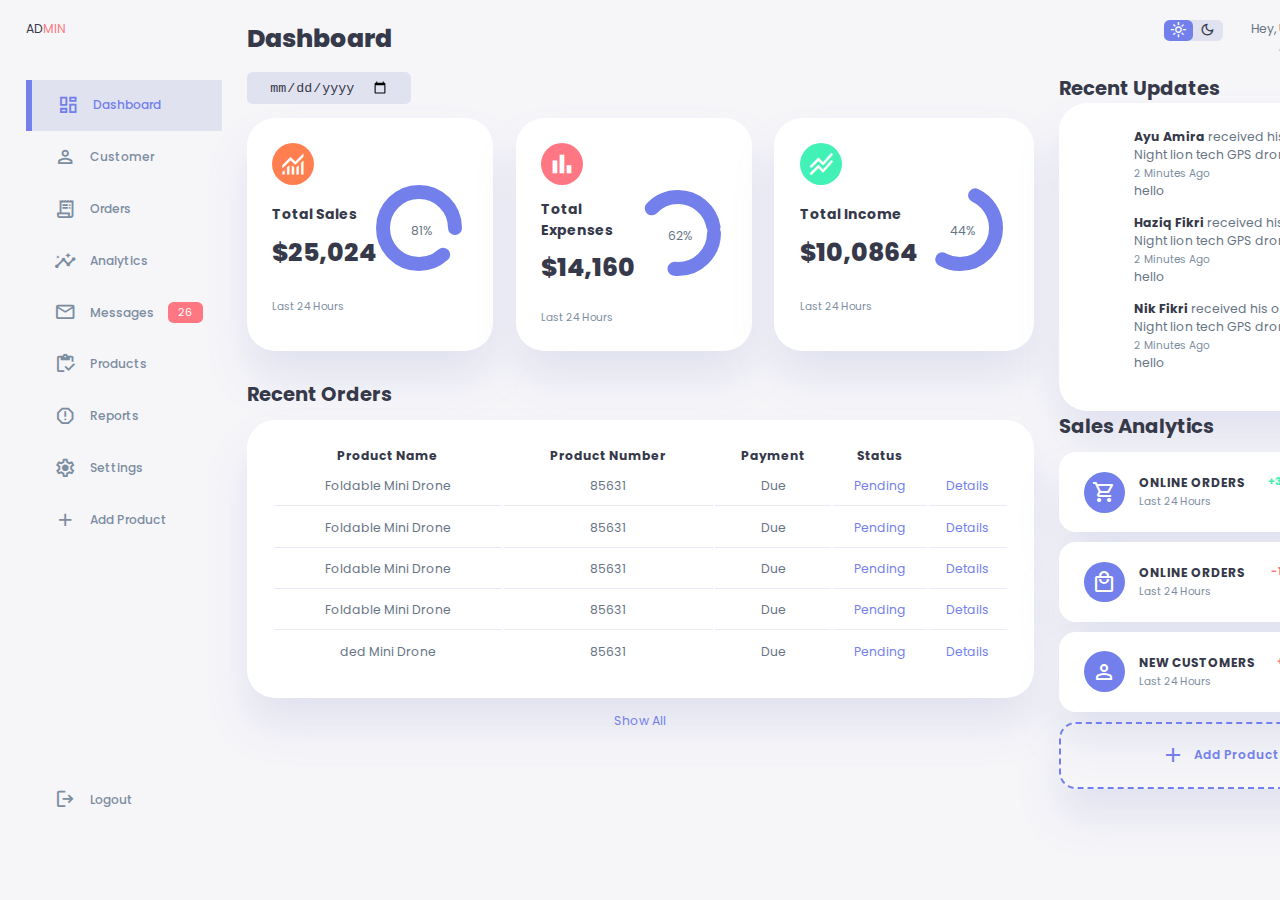
==== index.html @ a88d5b9c "First commit" ====
<!DOCTYPE html>
<!--[if lt IE 7]>      <html class="no-js lt-ie9 lt-ie8 lt-ie7"> <![endif]-->
<!--[if IE 7]>         <html class="no-js lt-ie9 lt-ie8"> <![endif]-->
<!--[if IE 8]>         <html class="no-js lt-ie9"> <![endif]-->
<!--[if gt IE 8]>      <html class="no-js"> <!--<![endif]-->
<html>
  <head>
    <meta charset="utf-8" />
    <meta http-equiv="X-UA-Compatible" content="IE=edge" />
    <title>Dashboard</title>
    <link
      rel="stylesheet"
      href="https://fonts.googleapis.com/css2?family=Material+Symbols+Outlined:opsz,wght,FILL,GRAD@48,400,0,0"
    />
    <meta name="description" content="" />
    <meta name="viewport" content="width=device-width, initial-scale=1" />
    <link rel="stylesheet" href="style.css" />
  </head>
  <body>
    <div class="container">
      <aside>
        <div class="top">
          <div class="logo">
            <!-- <img src=".images/logo.png" alt="logo" /> -->
            <h2">AD<span class="danger">MIN</span></h2>
          </div>
          <div class="close" id="close-btn">
            <span class="material-symbols-outlined">close</span>
          </div>
        </div>

        <div class="sidebar">
          <a href="#" class="active">
            <span class="material-symbols-outlined">dashboard</span>
            <h3>Dashboard</h3>
          </a>
          <a href="#">
            <span class="material-symbols-outlined">person</span>
            <h3>Customer</h3>
          </a>
          <a href="#">
            <span class="material-symbols-outlined">receipt_long</span>
            <h3>Orders</h3>
          </a>
          <a href="#">
            <span class="material-symbols-outlined">insights</span>
            <h3>Analytics</h3>
          </a>
          <a href="#">
            <span class="material-symbols-outlined">mail_outline</span>
            <h3>Messages</h3>
            <span class="message-count">26</span>
          </a>
          <a href="#">
            <span class="material-symbols-outlined">inventory</span>
            <h3>Products</h3>
          </a>
          <a href="#">
            <span class="material-symbols-outlined">report</span>
            <h3>Reports</h3>
          </a>
          <a href="#">
            <span class="material-symbols-outlined">settings</span>
            <h3>Settings</h3>
          </a>
          <a href="#">
            <span class="material-symbols-outlined">add</span>
            <h3>Add Product</h3>
          </a>
          <a href="#">
            <span class="material-symbols-outlined">logout</span>
            <h3>Logout</h3>
          </a>
        </div>
      </aside>

      <main>
        <h1>Dashboard</h1>

        <div class="date">
            <input type="date">
        </div>

        <div class="insights">
            <div class="sales">
                <span class="material-symbols-outlined">monitoring</span>
                <div class="middle">
                    <div class="left">
                        <h3>Total Sales</h3>
                        <h1>$25,024</h1>
                    </div>
                    <div class="progress">
                        <svg>
                            <circle cx='38' cy='38' r='36'></circle>
                        </svg>
                        <div class="number">
                            <p>81%</p>
                        </div>
                    </div>
                </div>
                <small class="text-muted">Last 24 Hours</small>
            </div>

            <div class="expenses">
                <span class="material-symbols-outlined">bar_chart</span>
                <div class="middle">
                    <div class="left">
                        <h3>Total Expenses</h3>
                        <h1>$14,160</h1>
                    </div>
                    <div class="progress">
                        <svg>
                            <circle cx='38' cy='38' r='36'></circle>
                        </svg>
                        <div class="number">
                            <p>62%</p>
                        </div>
                    </div>
                </div>
                <small class="text-muted">Last 24 Hours</small>
            </div>

            <div class="income">
                <span class="material-symbols-outlined">stacked_line_chart</span>
                <div class="middle">
                    <div class="left">
                        <h3>Total Income</h3>
                        <h1>$10,0864</h1>
                    </div>
                    <div class="progress">
                        <svg>
                            <circle cx='38' cy='38' r='36'></circle>
                        </svg>
                        <div class="number">
                            <p>44%</p>
                        </div>
                    </div>
                </div>
                <small class="text-muted">Last 24 Hours</small>
            </div>
        </div>

        <div class="recent-orders">
            <h2>Recent Orders</h2>
            <table>
                <thread>
                    <tr>
                        <th>Product Name</th>
                        <th>Product Number</th>
                        <th>Payment</th>
                        <th>Status</th>
                        <th></th>
                    </tr>
                </thread>
                <tbody>
                    <!-- <tr>
                        <td>Foldable Mini Drone</td>
                        <td>85631</td>
                        <td>Due</td>
                        <td class="warning">Pending</td>
                        <td class="primary">Details</td>
                    </tr> -->
                </tbody>
            </table>
            <a href="#">Show All</a>
        </div>
      </main>

      <div class="right">
        <div class="top">
            <button id="menu-btn">
                <span class="material-symbols-outlined">menu</span>
            </button>
            <div class="theme-toggler">
                <span class="material-symbols-outlined active">light_mode</span>
                <span class="material-symbols-outlined">dark_mode</span>
            </div>
            <div class="profile">
                <div class="info">
                    <p>Hey, <b>Uzair</b></p>
                    <small class="text-muted">Admin</small>
                </div>
                <div class="profile-photo">
                    <img src="./images/profile-1.jpg" alt="">
                </div>
            </div>
        </div>
        <div class="recent-updates">
            <h2>Recent Updates</h2>
            <div class="updates">
                <div class="update">
                    <div class="profile-photo">
                        <img src="./images/profile-2.jpg" alt="">
                    </div>
                    <div class="message">
                        <p><b>Ayu Amira</b> received his order of Night lion tech GPS drone.</p>
                        <small class="text-muted">2 Minutes Ago</small>
                        <p>hello</p>
                    </div>
                </div>
                <div class="update">
                    <div class="profile-photo">
                        <img src="./images/profile-2.jpg" alt="">
                    </div>
                    <div class="message">
                        <p><b>Haziq Fikri</b> received his order of Night lion tech GPS drone.</p>
                        <small class="text-muted">2 Minutes Ago</small>
                        <p>hello</p>
                    </div>
                </div>
                <div class="update">
                    <div class="profile-photo">
                        <img src="./images/profile-2.jpg" alt="">
                    </div>
                    <div class="message">
                        <p><b>Nik Fikri</b> received his order of Night lion tech GPS drone.</p>
                        <small class="text-muted">2 Minutes Ago</small>
                        <p>hello</p>
                    </div>
                </div>
            </div>
        </div>

        <div class="sales-analytics">
            <h2>Sales Analytics</h2>
            <div class="item online">
                <div class="icon">
                    <span class="material-symbols-outlined">shopping_cart</span>
                </div>
                <div class="right">
                    <div class="info">
                        <h3>ONLINE ORDERS</h3>
                        <small class="text-muted">Last 24 Hours</small>
                    </div>
                    <h5 class="success">+39%</h5>
                    <h3>3849</h3>
                </div>
            </div>
            <div class="item online">
                <div class="icon">
                    <span class="material-symbols-outlined">local_mall</span>
                </div>
                <div class="right">
                    <div class="info">
                        <h3>ONLINE ORDERS</h3>
                        <small class="text-muted">Last 24 Hours</small>
                    </div>
                    <h5 class="danger">-17%</h5>
                    <h3>1100</h3>
                </div>
            </div>
            <div class="item online">
                <div class="icon">
                    <span class="material-symbols-outlined">person</span>
                </div>
                <div class="right">
                    <div class="info">
                        <h3>NEW CUSTOMERS</h3>
                        <small class="text-muted">Last 24 Hours</small>
                    </div>
                    <h5 class="danger">+25%</h5>
                    <h3>849</h3>
                </div>
            </div>
            <div class="item add-product">
                <div>
                    <span class="material-symbols-outlined">add</span>
                    <h3>Add Product</h3>
                </div>
            </div>
        </div>
      </div>
    </div>
    <script src="orders.js" async defer></script>
    <script src="index.js" async defer></script>

  </body>
</html>
---- style.css ----
@import url("https://fonts.googleapis.com/css2?family=Poppins:wght@300;400;500;600;700;800&display=swap");
:root {
  --color-primary: #7380ec;
  --color-danger: #ff7782;
  --color-success: #41f1b6;
  --color-warning: #ffbb55;
  --color-white: #fff;
  --color-info-dark: #7d8da1;
  --color-info-light: #dce1eb;
  --color-dark: #363949;
  --color-light: rgba(132, 139, 200, 0.18);
  --color-primary-variant: #111e88;
  --color-dark-variant: #677483;
  --color-background: #f6f6f9;

  --card-border-radius: 2rem;
  --border-radius-1: 0.4rem;
  --border-radius-2: 0.8rem;
  --border-radius-3: 1.2rem;

  --card-padding: 1.8rem;
  --padding-1: 1.2rem;

  --box-shadow: 0 2rem 3rem var(--color-light);
}

.dark-theme-variables {
  --color-background: #181a1e;
  --color-white: #202528;
  --color-dark: #edeffd;
  --color-dark-variant: #a3bdcc;
  --color-light: Orgba(0, 0, 0, 0.4);
  --box-shadow: 0 2rem 3rem var(--color-light);
}

* {
  margin: 0;
  padding: 0;
  outline: 0;
  appearance: none;
  border: 0;
  text-decoration: 0;
  list-style: none;
  box-sizing: border-box;
}

html {
  font-size: 14px;
}

body {
  width: 100vw;
  height: 100vh;
  font-family: poppins, sans-serif;
  font-size: 0.88rem;
  background-color: var(--color-background);
  user-select: none;
  overflow-x: hidden;
  color: var(--color-dark);
}

.container {
  display: grid;
  width: 96%;
  margin: 0 auto;
  gap: 1.8rem;
  grid-template-columns: 14rem auto 23rem;
}

a {
  color: var(--color-dark);
}

img {
  display: block;
  width: 100%;
}

h1 {
  font-weight: 800;
  font-size: 1.8rem;
}

h2 {
  font-size: 1.4rem;
}

h3 {
  font-size: 0.87rem;
}

h4 {
  font-size: 0.8rem;
}

h5 {
  font-size: 0.77rem;
}

small {
  font-size: 0.75rem;
}

.profile-photo {
  width: 2.8rem;
  height: 2.8rem;
  border-radius: 50%;
  overflow: hidden;
}

.text-muted {
  color: var(--color-info-dark);
}

p {
  color: var(--color-dark-variant);
}

b {
  color: var(--color-dark);
}

.primary {
  color: var(--color-primary);
}
.danger {
  color: var(--color-danger);
}
.success {
  color: var(--color-success);
}
.warning {
  color: var(--color-warning);
}

aside {
  height: 100vh;
}

aside .top {
  display: flex;
  align-items: center;
  justify-content: space-between;
  margin-top: 1.4rem;
}

aside .logo {
  display: flex;
  gap: 1rem;
}

aside .logo img {
  width: 2rem;
  height: 2rem;
}

/* SIDEBAR */
aside .sidebar {
  /* background: white; */
  display: flex;
  flex-direction: column;
  height: 86vh;
  position: relative;
  top: 3rem;
}

aside h3 {
  font-weight: 500;
}

aside .sidebar a {
  display: flex;
  color: var(--color-info-dark);
  margin-left: 2rem;
  gap: 1rem;
  align-items: center;
  position: relative;
  height: 3.7rem;
  transition: all 300ms ease;
}

aside .sidebar a span {
  font-size: 1.6rem;
  transition: all 300ms ease;
}

aside .sidebar a:last-child {
  position: absolute;
  bottom: 2rem;
  width: 100%;
}

aside .close {
  display: none;
}

aside .sidebar a.active {
  background: var(--color-light);
  color: var(--color-primary);
  margin-left: 0;
}

aside .sidebar a.active:before {
  content: "";
  width: 6px;
  height: 100%;
  background: var(--color-primary);
}

aside .sidebar a.active span {
  color: var(--color-primary);
  margin-left: calc(1rem - 3px);
}

aside .sidebar a:hover {
  color: var(--color-primary);
}

aside .sidebar a:hover span {
  margin-left: 1rem;
}

aside .sidebar .message-count {
  background: var(--color-danger);
  color: var(--color-white);
  padding: 2px 10px;
  font-size: 11px;
  border-radius: var(--border-radius-1);
}

/* MAIN */
main {
  margin-top: 1.4rem;
}

main .date {
  display: inline-block;
  background: var(--color-light);
  border-radius: var(--border-radius-1);
  margin-top: 1rem;
  padding: 0.5rem 1.6rem;
}

main .date input[type="date"] {
  background: transparent;
  color: var(--color-dark);
}

main .insights {
  display: grid;
  grid-template-columns: repeat(3, 1fr);
  gap: 1.6rem;
}

main .insights > div {
  background: var(--color-white);
  padding: var(--card-padding);
  border-radius: var(--card-border-radius);
  margin-top: 1rem;
  box-shadow: var(--box-shadow);
  transition: all 300ms ease;
}

main .insights > div:hover {
  box-shadow: none;
}

main .insights > div span {
  background: coral;
  padding: 0.5rem;
  border-radius: 50%;
  color: var(--color-white);
  font-size: 2rem;
}

main .insights > div.expenses span {
  background: var(--color-danger);
}

main .insights > div.income span {
  background: var(--color-success);
}

main .insights > div .middle {
  display: flex;
  align-items: center;
  justify-content: space-between;
}

main .insights h3 {
  margin: 1rem 0 0.6rem;
  font-size: 1rem;
}

main .insights .progress {
  position: relative;
  width: 92px;
  height: 92px;
  border-radius: 50%;
}

main .insights svg {
  width: 7rem;
  height: 7rem;
}

main .insights svg circle {
  fill: none;
  stroke: var(--color-primary);
  stroke-width: 14;
  stroke-linecap: round;
  transform: translate(5px, 5px);
  stroke-dasharray: 110;
  stroke-dashoffset: 92;
}

main .insights .sales svg circle {
  stroke-dashoffset: -30;
  stroke-dasharray: 200;
}

main .insights .expenses svg circle {
  stroke-dashoffset: 20;
  stroke-dasharray: 80;
}

main .insights .income svg circle {
  stroke-dashoffset: 35;
  stroke-dasharray: 110;
}

main .insights .progress .number {
  position: absolute;
  top: 0;
  left: 0;
  height: 100%;
  width: 100%;
  display: flex;
  justify-content: center;
  align-items: center;
}

main .insights small {
  margin-top: 1.6rem;
  display: block;
}

/* TABLE RECENT ORDER */
main .recent-orders {
  margin-top: 2rem;
}

main .recent-orders h2 {
  margin-bottom: 0.8rem;
}

main .recent-orders table {
  background: var(--color-white);
  width: 100%;
  border-radius: var(--card-border-radius);
  padding: var(--card-padding);
  text-align: center;
  box-shadow: var(--box-shadow);
  transition: all 300ms ease;
}

main .recent-orders table:hover {
  box-shadow: none;
}

main table tbody td {
  height: 2.8rem;
  border-bottom: 1px solid var(--color-light);
  color: var(--color-dark-variant);
}

main table tbody tr:last-child td {
  border: none;
}

main .recent-orders a {
  text-align: center;
  display: block;
  margin: 1rem auto;
  color: var(--color-primary);
}

/* RIGHT */
.right {
  margin-top: 1.4rem;
}

.right .top {
  display: flex;
  justify-content: end;
  gap: 2rem;
}

.right .top button {
  display: none;
}

.right .theme-toggler {
  background: var(--color-light);
  display: flex;
  justify-content: space-between;
  align-items: center;
  height: 1.5rem;
  width: 4.2rem;
  cursor: pointer;
  border-radius: var(--border-radius-1);
}

.right .theme-toggler span {
  font-size: 1.2rem;
  width: 50%;
  height: 100%;
  display: flex;
  align-items: center;
  justify-content: center;
}

.right .theme-toggler span.active {
  background: var(--color-primary);
  color: white;
  border-radius: var(--border-radius-1);
}

.right .top .profile {
  display: flex;
  gap: 2rem;
  text-align: right;
}

/* RECENT UPDATES */
.right .recent-updates {
  margin-top: 1rem;
}

.right .recent-updates .updates {
  background: var(--color-white);
  padding: var(--card-padding);
  border-radius: var(--card-border-radius);
  box-shadow: var(--box-shadow);
  transition: all 300ms ease;
}

.right .recent-updates .updates:hover {
  box-shadow: none;
}

.right .recent-updates .updates .update {
  display: grid;
  grid-template-columns: 2.6rem auto;
  gap: 1rem;
  margin-bottom: 1rem;
}

/* SALES ANALYTICS */
.right .sales-analytics h2 {
  margin-bottom: 0.8rem;
}

.right .sales-analytics .item {
  background: var(--color-white);
  display: flex;
  align-items: center;
  gap: 1rem;
  margin-bottom: 0.7rem;
  padding: 1.4rem var(--card-padding);
  border-radius: var(--border-radius-3);
  box-shadow: var(--box-shadow);
  transition: all 300ms ease;
}

.right .sales-analytics .item:hover {
  box-shadow: none;
}

.right .sales-analytics .item .right {
  display: flex;
  justify-content: space-between;
  align-items: start;
  margin: 0;
  width: 100%;
}

.right .sales-analytics .item .icon {
  padding: 0.6rem;
  color: var(--color-white);
  border-radius: 50%;
  background: var(--color-primary);
  display: flex;
}

.right .sales-analytics .item.offline .icon {
  background: var(--color-danger);
}

.right .sales-analytics .item.customers .icon {
  background: var(--color-success);
}

.right .sales-analytics .add-product {
  background-color: transparent;
  border: 2px dashed var(--color-primary);
  color: var(--color-primary);
  display: flex;
  align-items: center;
  justify-content: center;
}

.right .sales-analytics .add-product:hover {
  background: var(--color-primary);
  color: white;
  cursor: pointer;
}

.right .sales-analytics .add-product div {
  display: flex;
  align-items: center;
  gap: 0.6rem;
}

.right .sales-analytics .add-product div h3 {
  font-weight: 600;
}

/* MEDIA QUERIES TABLET */
@media screen and (max-width: 1200px) {
  .container {
    width: 94%;
    grid-template-columns: 7rem auto 23rem;
  }

  aside .logo h2 {
    display: none;
  }

  aside .sidebar h3 {
    display: none;
  }

  aside .sidebar a {
    width: 5.6rem;
  }

  aside .sidebar a:last-child {
    position: relative;
    margin-top: 1.8rem;
  }

  main .insights {
    grid-template-columns: 1fr;
    gap: 0;
  }

  main .recent-orders {
    width: 94%;
    position: absolute;
    left: 50%;
    transform: translateX(-50%);
    margin: 2rem 0 0;
  }

  main .recent-orders table {
    width: 83vw;
  }

  main table tbody tr th:last-child,
  main table tbody tr th:first-child {
    display: none;
  }
}

/* MEDIA QUERIES MOBILE */
@media screen and (max-width: 768px) {
  .container {
    width: 100%;
    grid-template-columns: 1fr;
  }

  aside {
    position: fixed;
    left: -100%;
    background: var(--color-white);
    width: 18rem;
    z-index: 3;
    box-shadow: 1rem 3rem 4rem var(--color-light);
    height: 100vh;
    padding-right: var(--card-padding);
    display: none;
    animation: showMenu 400ms ease forwards;
  }

  aside .close {
    display: inline-block;
    cursor: pointer;
  }

  @keyframes showMenu {
    to {
      left: 0;
    }
  }

  aside .logo {
    margin-left: 1rem;
  }

  aside .logo h2 {
    display: inline;
  }

  aside .sidebar h3 {
    display: inline;
  }

  aside .sidebar a {
    width: 100%;
    height: 3.4rem;
  }

  aside .sidebar a:last-child {
    position: inline-block;
    cursor: pointer;
  }

  main {
    margin-top: 8rem;
    padding: 0 1rem;
  }

  main .recent-orders {
    position: relative;
    margin: 3rem 0 0 0;
    width: 100%;
  }

  main .recent-orders table {
    width: 100%;
    margin: 0;
  }

  .right {
    width: 94%;
    margin: 0 auto 4rem;
  }

  .right .top {
    position: fixed;
    top: 0;
    left: 0;
    align-items: center;
    padding: 0 0.8rem;
    height: 4.6rem;
    background: var(--color-white);
    width: 100%;
    margin: 0;
    z-index: 2;
    box-shadow: 0 1rem 1rem var(--color-light);
  }

  .right .top .theme-toggler {
    width: 4.4rem;
    position: absolute;
    left: 66%;
  }

  .right .profile .info {
    display: none;
  }

  .right .top button {
    display: inline-block;
    background: transparent;
    cursor: pointer;
    color: var(--color-dark);
    position: absolute;
    left: 1rem;
  }

  .right .top button span {
    font-size: 2rem;
  }
}
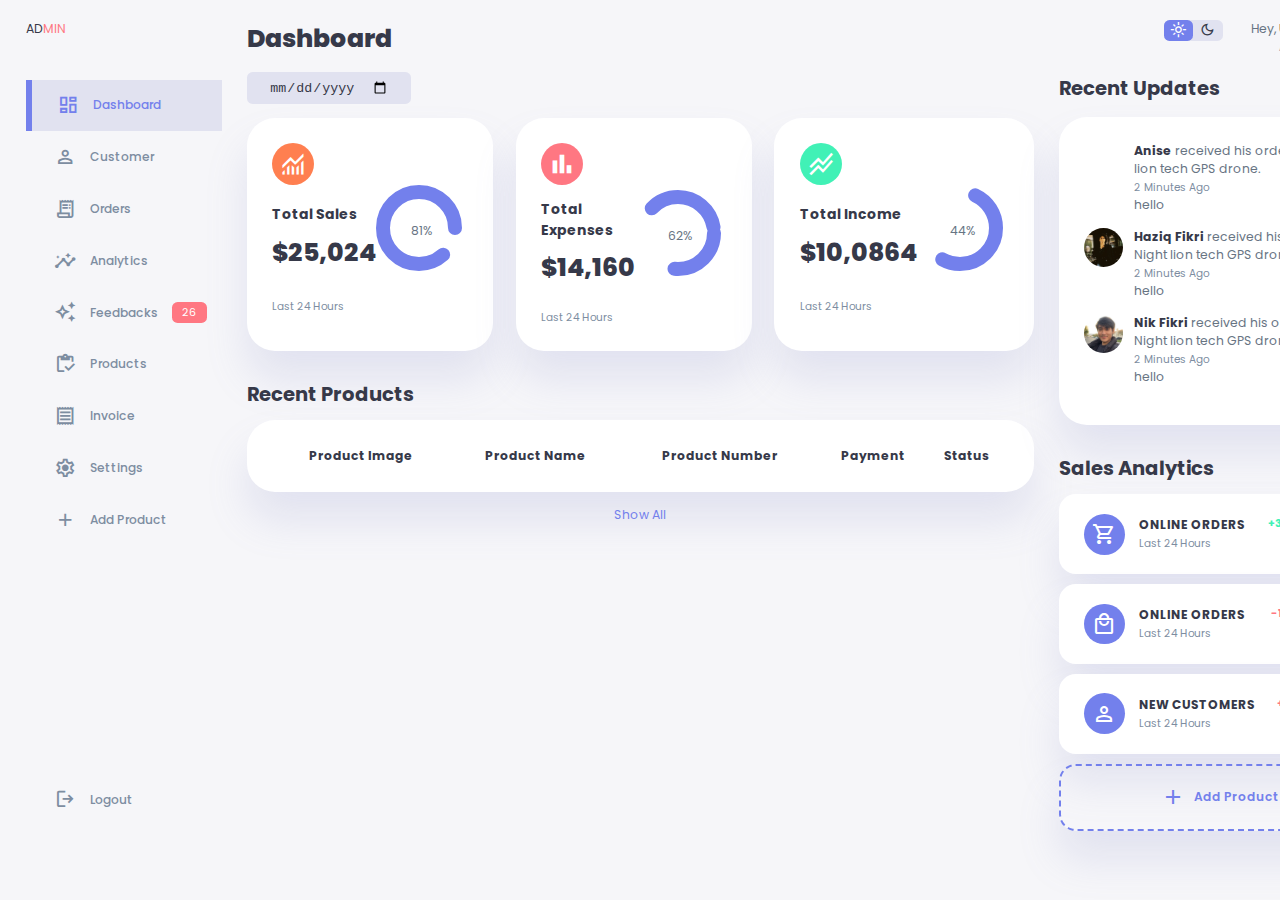
==== commit dc603a5b: "Update index.html" ====
--- a/index.html
+++ b/index.html
@@ -30,36 +30,36 @@
         </div>
 
         <div class="sidebar">
-          <a href="#" class="active">
+          <a href="index.html" class="active">
             <span class="material-symbols-outlined">dashboard</span>
             <h3>Dashboard</h3>
           </a>
-          <a href="#">
+          <a href="customer.html">
             <span class="material-symbols-outlined">person</span>
             <h3>Customer</h3>
           </a>
-          <a href="#">
+          <a href="order.html">
             <span class="material-symbols-outlined">receipt_long</span>
             <h3>Orders</h3>
           </a>
-          <a href="#">
+          <a href="analytics.html">
             <span class="material-symbols-outlined">insights</span>
             <h3>Analytics</h3>
           </a>
-          <a href="#">
-            <span class="material-symbols-outlined">mail_outline</span>
-            <h3>Messages</h3>
+          <a href="feedback.html">
+            <span class="material-symbols-outlined">auto_awesome</span>
+            <h3>Feedbacks</h3>
             <span class="message-count">26</span>
           </a>
-          <a href="#">
+          <a href="product.php">
             <span class="material-symbols-outlined">inventory</span>
             <h3>Products</h3>
           </a>
-          <a href="#">
-            <span class="material-symbols-outlined">report</span>
-            <h3>Reports</h3>
-          </a>
-          <a href="#">
+          <a href="invoice.html">
+            <span class="material-symbols-outlined">receipt</span>
+            <h3>Invoice</h3>
+          </a>
+          <a href="setting.html">
             <span class="material-symbols-outlined">settings</span>
             <h3>Settings</h3>
           </a>
@@ -67,7 +67,7 @@
             <span class="material-symbols-outlined">add</span>
             <h3>Add Product</h3>
           </a>
-          <a href="#">
+          <a href="login.html">
             <span class="material-symbols-outlined">logout</span>
             <h3>Logout</h3>
           </a>
@@ -140,11 +140,12 @@
             </div>
         </div>
 
-        <div class="recent-orders">
-            <h2>Recent Orders</h2>
+        <div class="recent-table-list">
+            <h2>Recent Products</h2>
             <table>
                 <thread>
                     <tr>
+                        <th>Product Image</th>
                         <th>Product Name</th>
                         <th>Product Number</th>
                         <th>Payment</th>
@@ -181,7 +182,7 @@
                     <small class="text-muted">Admin</small>
                 </div>
                 <div class="profile-photo">
-                    <img src="./images/profile-1.jpg" alt="">
+                    <img src="images/uzair.jpg" alt="">
                 </div>
             </div>
         </div>
@@ -190,17 +191,17 @@
             <div class="updates">
                 <div class="update">
                     <div class="profile-photo">
-                        <img src="./images/profile-2.jpg" alt="">
+                        <img src="images/anise.jpg" alt="">
                     </div>
                     <div class="message">
-                        <p><b>Ayu Amira</b> received his order of Night lion tech GPS drone.</p>
+                        <p><b>Anise</b> received his order of Night lion tech GPS drone.</p>
                         <small class="text-muted">2 Minutes Ago</small>
                         <p>hello</p>
                     </div>
                 </div>
                 <div class="update">
                     <div class="profile-photo">
-                        <img src="./images/profile-2.jpg" alt="">
+                        <img src="images/haziq.jpeg" alt="">
                     </div>
                     <div class="message">
                         <p><b>Haziq Fikri</b> received his order of Night lion tech GPS drone.</p>
@@ -210,7 +211,7 @@
                 </div>
                 <div class="update">
                     <div class="profile-photo">
-                        <img src="./images/profile-2.jpg" alt="">
+                        <img src="images/nik-fikri.jpg" alt="">
                     </div>
                     <div class="message">
                         <p><b>Nik Fikri</b> received his order of Night lion tech GPS drone.</p>
--- a/style.css
+++ b/style.css
@@ -1,5 +1,6 @@
 @import url("https://fonts.googleapis.com/css2?family=Poppins:wght@300;400;500;600;700;800&display=swap");
 :root {
+  /* Color */
   --color-primary: #7380ec;
   --color-danger: #ff7782;
   --color-success: #41f1b6;
@@ -13,15 +14,30 @@
   --color-dark-variant: #677483;
   --color-background: #f6f6f9;
 
+  /* Font Family */
+  --ff-primary: "poppins", sans-serif;
+  --ff-body: var(--ff-primary);
+
   --card-border-radius: 2rem;
   --border-radius-1: 0.4rem;
   --border-radius-2: 0.8rem;
   --border-radius-3: 1.2rem;
 
+  /* Padding */
   --card-padding: 1.8rem;
   --padding-1: 1.2rem;
+  --size-1000: 10rem;
 
   --box-shadow: 0 2rem 3rem var(--color-light);
+
+  /* Font size */
+  --fs-button: var(--fs-100);
+
+  /* Font weight */
+  --fw-thin: 300;
+  --fw-regular: 400;
+  --fw-semi-bold: 500;
+  --fw-bold: 600;
 }
 
 .dark-theme-variables {
@@ -51,7 +67,7 @@
 body {
   width: 100vw;
   height: 100vh;
-  font-family: poppins, sans-serif;
+  font-family: var(--ff-body);
   font-size: 0.88rem;
   background-color: var(--color-background);
   user-select: none;
@@ -133,6 +149,10 @@
   color: var(--color-warning);
 }
 
+.padding-block-1000 {
+  padding-block: var(--size-1000);
+}
+
 aside {
   height: 100vh;
 }
@@ -188,6 +208,10 @@
   position: absolute;
   bottom: 2rem;
   width: 100%;
+}
+
+aside .sidebar a:last-child:hover {
+  color: var(--color-danger);
 }
 
 aside .close {
@@ -346,15 +370,49 @@
 }
 
 /* TABLE RECENT ORDER */
-main .recent-orders {
+main .recent-table-list {
   margin-top: 2rem;
 }
 
-main .recent-orders h2 {
+main .recent-table-list h2 {
   margin-bottom: 0.8rem;
 }
 
-main .recent-orders table {
+main .recent-table-list-title-section {
+  display: flex;
+  justify-content: space-between;
+  margin-bottom: 1rem;
+}
+
+main .recent-table-list-title-section button {
+  background-color: transparent;
+  border: 2px dashed var(--color-primary);
+  color: var(--color-primary);
+  border-radius: 0.5rem;
+  width: 20%;
+}
+
+main .recent-table-list-title-section-right {
+  display: flex;
+  justify-content: flex-end;
+  gap: 2rem;
+  width: 60%;
+}
+
+main .recent-table-list-title-section-right {
+  display: flex;
+  justify-content: flex-end;
+  gap: 2rem;
+  width: 60%;
+}
+
+main .recent-table-list-title-section button:hover {
+  background: var(--color-primary);
+  color: white;
+  cursor: pointer;
+}
+
+main .recent-table-list table {
   background: var(--color-white);
   width: 100%;
   border-radius: var(--card-border-radius);
@@ -364,12 +422,18 @@
   transition: all 300ms ease;
 }
 
-main .recent-orders table:hover {
+.recent-table-list-center {
+  display: block;
+  margin-right: auto;
+  margin-left: auto;
+}
+
+main .recent-table-list table:hover {
   box-shadow: none;
 }
 
 main table tbody td {
-  height: 2.8rem;
+  height: 6rem;
   border-bottom: 1px solid var(--color-light);
   color: var(--color-dark-variant);
 }
@@ -378,11 +442,18 @@
   border: none;
 }
 
-main .recent-orders a {
+main .recent-table-list a {
   text-align: center;
   display: block;
   margin: 1rem auto;
   color: var(--color-primary);
+}
+
+main .profile-photo {
+  width: 5rem;
+  height: 5rem;
+  border-radius: 50%;
+  overflow: hidden;
 }
 
 /* RIGHT */
@@ -447,6 +518,7 @@
 
 .right .recent-updates .updates:hover {
   box-shadow: none;
+  filter: none;
 }
 
 .right .recent-updates .updates .update {
@@ -456,7 +528,16 @@
   margin-bottom: 1rem;
 }
 
+.updates {
+  margin-top: 1rem;
+}
+
 /* SALES ANALYTICS */
+
+.sales-analytics {
+  margin-top: 2rem;
+}
+
 .right .sales-analytics h2 {
   margin-bottom: 0.8rem;
 }
@@ -526,6 +607,216 @@
   font-weight: 600;
 }
 
+/* LOGIN */
+
+.container-login {
+  --max-width: 1110px;
+  --padding: 1rem;
+
+  width: min(var(--max-width), 100% - (var(--padding) * 2));
+  margin-inline: auto;
+}
+
+.even-columns {
+  display: flex;
+  margin: auto;
+  gap: 5rem;
+}
+
+.form-group {
+  display: grid;
+  gap: 0.5rem;
+  align-items: center;
+}
+
+input[type="email"],
+input[type="password"] {
+  background-color: hsl(203, 29%, 95%);
+  border-bottom: 1px solid hsl(202, 28%, 92%);
+  font-family: 14px;
+  height: 75px;
+  width: 100%;
+  padding: 15px;
+  border-radius: 7px;
+  border-style: none;
+}
+
+input::placeholder {
+  font-size: 14px;
+}
+
+object {
+  width: 100%;
+  height: 30%;
+  object-fit: contain;
+}
+
+.signup-svg {
+  height: 477px;
+  width: 540px;
+}
+
+.content-right {
+  width: 380px;
+  padding: 0 15px 0 15px;
+}
+
+.button-login {
+  width: 100%;
+  display: block;
+  cursor: pointer;
+  text-decoration: none;
+  border: 0;
+  border-radius: 4px;
+  padding: 1.25em 2.5em;
+  font-weight: var(--fw-bold);
+  font-size: var(--fs-button);
+  line-height: 1;
+  color: var(--color-white);
+  background-color: var(--color-primary);
+  box-shadow: 0 1.125em 1em -1em var(--clr-accent-500);
+}
+
+/* ADD PRODUCT */
+.accountDetails {
+  display: flex;
+  justify-content: center;
+  align-items: center;
+  padding: 10px;
+}
+
+.accountDetails button {
+  background-color: var(--color-primary);
+  cursor: pointer;
+  color: white;
+  border-radius: 0.5rem;
+  width: 60%;
+  height: 50px;
+  display: inline-block;
+  margin: auto;
+}
+
+.accountDetails button:hover {
+  background-color: var(--color-primary-variant);
+}
+
+.acc-detail {
+  padding: 2rem;
+}
+
+.acc-detail form .user-details {
+  display: flex;
+  flex-wrap: wrap;
+  justify-content: space-between;
+}
+
+form .user-details .input-box {
+  margin-bottom: 15px;
+  width: calc(100% / 2 - 20px);
+}
+
+.user-details .input-box .details {
+  display: block;
+  font-weight: 500;
+  margin-bottom: 5px;
+}
+
+.user-details .input-box input {
+  height: 45px;
+  width: 100%;
+  outline: none;
+  border-radius: 5px;
+  border: 1px solid #ccc;
+  padding-left: 15px;
+  font-size: 16px;
+  border-bottom-width: 2px;
+  transition: all 0.3s ease;
+}
+
+.user-details .input-box select {
+  height: 45px;
+  width: 100%;
+  outline: none;
+  border-radius: 5px;
+  border: 1px solid #ccc;
+  padding-left: 15px;
+  font-size: 16px;
+  border-bottom-width: 2px;
+  transition: all 0.3s ease;
+}
+
+form .gender-details .gender-title {
+  font-size: 20px;
+  font-weight: 500;
+}
+
+form .gender-details .category {
+  display: flex;
+  width: 80%;
+  margin: 14px 0;
+  justify-content: space-between;
+  margin-right: 50px;
+}
+
+.gender-details .category label {
+  display: flex;
+}
+
+.gender-details .category .dot {
+  height: 18px;
+  width: 18px;
+  background: #d9d9d9;
+  border-radius: 50%;
+  margin-right: 10px;
+  border: 5px solid transparent;
+}
+
+#dot-1:checked ~ .category label .one,
+#dot-2:checked ~ .category label .two {
+  border-color: #d9d9d9;
+  background: #000000;
+}
+
+form input[type="radio"] {
+  display: none;
+}
+
+form .bttn {
+  height: 40px;
+  width: 100px;
+  display: inline-block;
+}
+
+form .bttn1 {
+  height: 30px;
+  display: inline-block;
+}
+
+form .bttn input {
+  height: 100%;
+  outline: none;
+  width: 350px;
+  margin-left: 300px;
+  color: #fff;
+  border: none;
+  font-size: 15px;
+  font-weight: 500;
+  border-radius: 4px;
+  letter-spacing: 1px;
+  background: #1b1b1b;
+}
+
+form .bttn input:hover {
+  background: #ffffff;
+  color: #000000;
+  border: 1px solid #000000;
+  cursor: pointer;
+}
+
+form .bttn1 input:hover {
+  background: grey;
+}
+
 /* MEDIA QUERIES TABLET */
 @media screen and (max-width: 1200px) {
   .container {
@@ -555,7 +846,7 @@
     gap: 0;
   }
 
-  main .recent-orders {
+  main .recent-table-list {
     width: 94%;
     position: absolute;
     left: 50%;
@@ -563,7 +854,7 @@
     margin: 2rem 0 0;
   }
 
-  main .recent-orders table {
+  main .recent-table-list table {
     width: 83vw;
   }
 
@@ -631,13 +922,13 @@
     padding: 0 1rem;
   }
 
-  main .recent-orders {
+  main .recent-table-list {
     position: relative;
     margin: 3rem 0 0 0;
     width: 100%;
   }
 
-  main .recent-orders table {
+  main .recent-table-list table {
     width: 100%;
     margin: 0;
   }
@@ -683,4 +974,37 @@
   .right .top button span {
     font-size: 2rem;
   }
-}
+
+  main .recent-table-list-title-section button {
+    padding: 0.5rem;
+    width: 50%;
+  }
+}
+
+.input-box input[type="file"] {
+  position: absolute;
+  top: -9999px;
+  left: -9999px;
+}
+
+.input-box label {
+  background-color: red;
+  color: white;
+  display: flex;
+  align-items: center;
+  height: 60px;
+  border-radius: 30px;
+  padding: 0 25px;
+  cursor: pointer;
+  transition: all ease-out 200ms;
+}
+
+.input-box label:not(.chosen):hover {
+  background-color: blue;
+  box-shadow: 0 0 10px 0 rgb(red, green, blue);
+}
+
+.input-box img {
+  width: 37px;
+  margin-right: 15px;
+}
